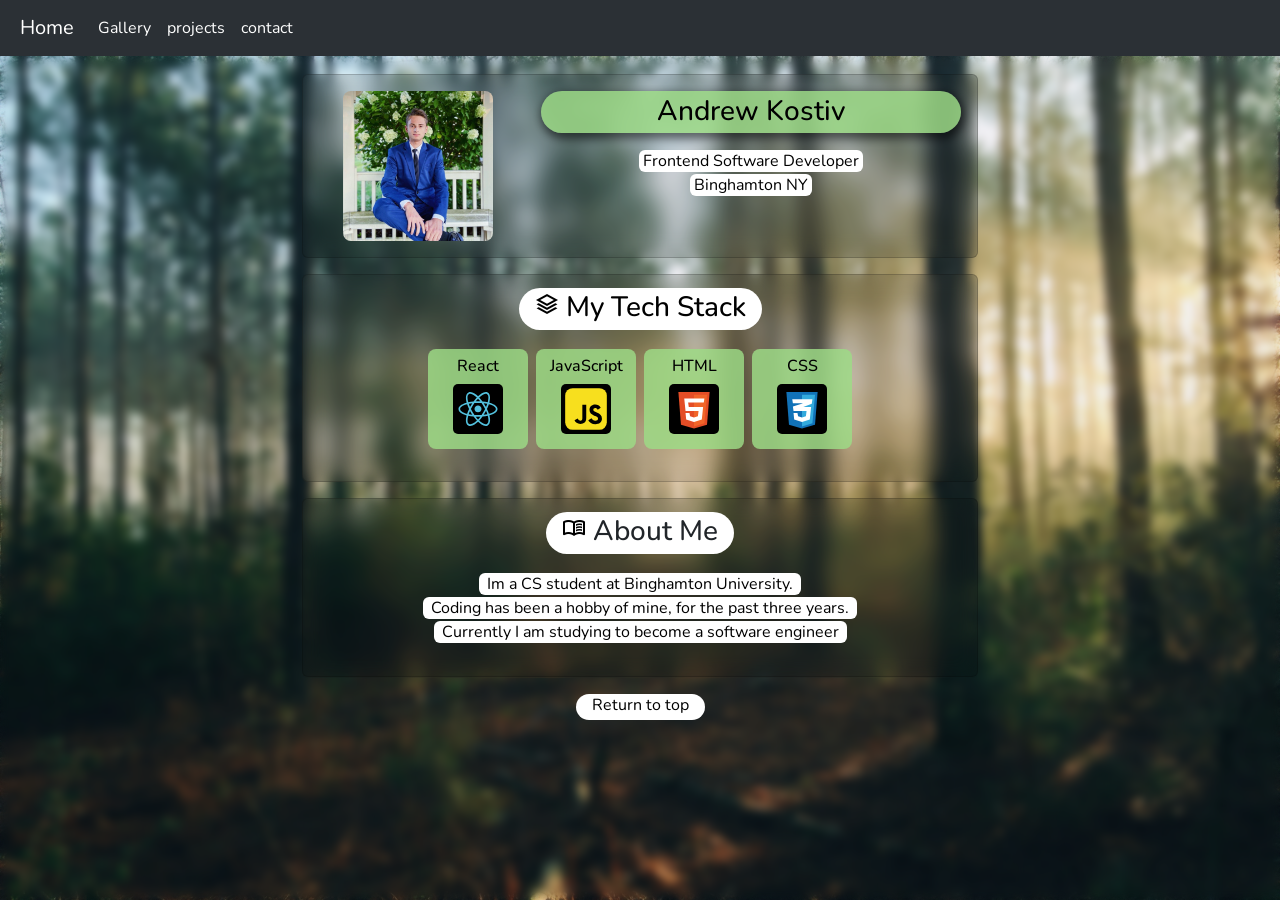
==== index.html @ eedf9beb "Andrew Kostiv CV" ====
<!DOCTYPE html>
<html lang="en">

<head>
    <meta charset="UTF-8">
    <meta name="viewport" content="width=device-width, initial-scale=1.0">
    <link rel="stylesheet" href="style.css">
    <link rel="shortcut icon" href="./images/favicon.svg" type="image/x-icon">
    <link rel="stylesheet" href="https://fonts.googleapis.com/css2?family=Material+Symbols+Outlined" />
    <!-- links to google fonts -->
    <link rel="preconnect" href="https://fonts.googleapis.com">
    <link rel="preconnect" href="https://fonts.gstatic.com" crossorigin>
    <link
        href="https://fonts.googleapis.com/css2?family=Google+Sans:ital,opsz,wght@0,17..18,400..700;1,17..18,400..700&family=Nunito:ital,wght@0,200..1000;1,200..1000&family=Outfit:wght@100..900&family=Pacifico&family=Petit+Formal+Script&family=Playwrite+US+Trad:wght@100..400&family=Roboto:ital,wght@0,100..900;1,100..900&family=Squada+One&family=Ubuntu:ital,wght@0,300;0,400;0,500;0,700;1,300;1,400;1,500;1,700&display=swap"
        rel="stylesheet">

    <!-- links to bootstrap -->
    <link href="https://cdn.jsdelivr.net/npm/bootstrap@5.3.8/dist/css/bootstrap.min.css" rel="stylesheet"
        integrity="sha384-sRIl4kxILFvY47J16cr9ZwB07vP4J8+LH7qKQnuqkuIAvNWLzeN8tE5YBujZqJLB" crossorigin="anonymous">
    <script defer src="https://cdn.jsdelivr.net/npm/bootstrap@5.3.8/dist/js/bootstrap.bundle.min.js"
        integrity="sha384-FKyoEForCGlyvwx9Hj09JcYn3nv7wiPVlz7YYwJrWVcXK/BmnVDxM+D2scQbITxI"
        crossorigin="anonymous"></script>
    <script defer src="Navbar.js"></script>

    <title>Andrew's CV</title>
</head>

<body id="top">
    <div class="w-100 h-100 position-fixed z-0" style="backdrop-filter: blur(5px);"></div>
    <nav-bar></nav-bar>
    <div style="min-height: 50px; top: 0;"></div>
    <main class="text-center z-1 d-flex justify-content-center align-items-center flex-column p-4">
        <article class="d-flex flex-wrap gap-3 flex-column justify-content-center container" style="width: 700px;">
            <!-- Title Card -->
            <section class="card p-3 container"
                style="background-color: rgba(0, 0, 0, 0.1); backdrop-filter: blur(10px);">
                <div class="row">

                    <div class="col order-sm-1">
                        <h3 class="card-title m-0 px-3 py-1 rounded-5"
                            style="box-shadow: 2px 4px 8px 2px rgba(0, 0, 0, 0.5); background-color: var(--green1);">
                            Andrew Kostiv</h3>
                        <p class="card-body">
                            <span class="bg-white px-1 rounded">Frontend Software Developer</span><br>
                            <span class="bg-white px-1 rounded">Binghamton NY</span>
                        </p>
                    </div>
                    <div class="col-sm-4 order-sm-0">
                        <img src="./images/pfp.jpg" id="pfp" alt="Andrew Kostiv" class="card-img rounded-3"
                            style="width: 150px;">
                    </div>
                </div>
            </section>
            <!-- Skills Card -->
            <section class="card p-3" style="background-color: rgba(0, 0, 0, 0.1); backdrop-filter: blur(10px);">
                <h3 class="card-title">
                    <span class="bg-white px-3 pb-1 rounded-5">
                        <span class="material-symbols-outlined">stacks</span>
                        My Tech Stack</span>
                </h3>
                <div class="card-body d-flex gap-2 flex-wrap justify-content-center">
                    <div class="skill-card rounded-3 p-2">
                        <h3 class="fs-6">React</h3>
                        <img style="width: 50px" src="./images/React.svg" alt="">
                    </div>
                    <div class="skill-card rounded-3 p-2">
                        <h3 class="fs-6">JavaScript</h3>
                        <img style="width: 50px" src="./images/JavaScript.svg" alt="">
                    </div>
                    <div class="skill-card rounded-3 p-2">
                        <h3 class="fs-6">HTML</h3>
                        <img style="width: 50px" src="./images/HTML.svg" alt="">
                    </div>
                    <div class="skill-card rounded-3 p-2">
                        <h3 class="fs-6">CSS</h3>
                        <img style="width: 50px" src="./images/CSS.svg" alt="">
                    </div>
                </div>
            </section>
            <!-- Bio -->
            <section class="card p-3" style="background-color: rgba(0, 0, 0, 0.1); backdrop-filter: blur(10px);">
                <h3 class="card-title">
                    <span class="card-title m-0 bg-white px-3 pb-1 rounded-5">
                        <span class="material-symbols-outlined">menu_book</span>
                        About Me</span>
                </h3>
                <div class="card-body">
                    <span class="bg-white px-2 rounded">Im a CS student at Binghamton University.</span><br>
                    <span class="bg-white px-2 rounded">Coding has been a hobby of mine, for the past three
                        years.</span><br>
                    <span class="bg-white px-2 rounded">Currently I am studying to become a software engineer</span>
                </div>
            </section>

            <a class="col-12 text-decoration-none" href="#top"><span class="bg-white px-3 pb-1 rounded-5 ">Return to
                    top</span></a>
        </article>

    </main>
</body>

</html>
---- style.css ----
:root {
  --text-color: black;
  --green1: rgba(157, 219, 134, 0.83);
  
}

* {
  color: var(--text-color);
  box-sizing: border-box;
}

html,
body {
  display: flex;
  flex-direction: column;
  background-size: cover;
  background-position: center;
  background-attachment: fixed;
  height: 100%;
  width: 100%;
  margin: 0;
  padding: 0;
  font-family: "Nunito", sans-serif !important;
  background-color: #777;
  background-image: url(./images/Background.jpg);
  color: var(--text);
  z-index: -2;
}

.skill-card {
  display: flex;
  align-items: center;
  flex-direction: column;
  background-color: var(--green1);
  min-width: 100px;
  min-height: 100px;
}

#pfp {
  aspect-ratio: 1/1;
  object-fit: cover;
}

.project-btn {
  background-color: var(--green1);
  padding: 10px 20px;
  cursor: pointer;
  border: solid 1px black;
  color: black;
  border-radius: 5px;
  transition: 100ms ease-in-out;
}

.project-btn:hover {
  background-color: white;
  box-shadow: 0px 4px 8px 2px rgba(0, 0, 0, 0.3);
}
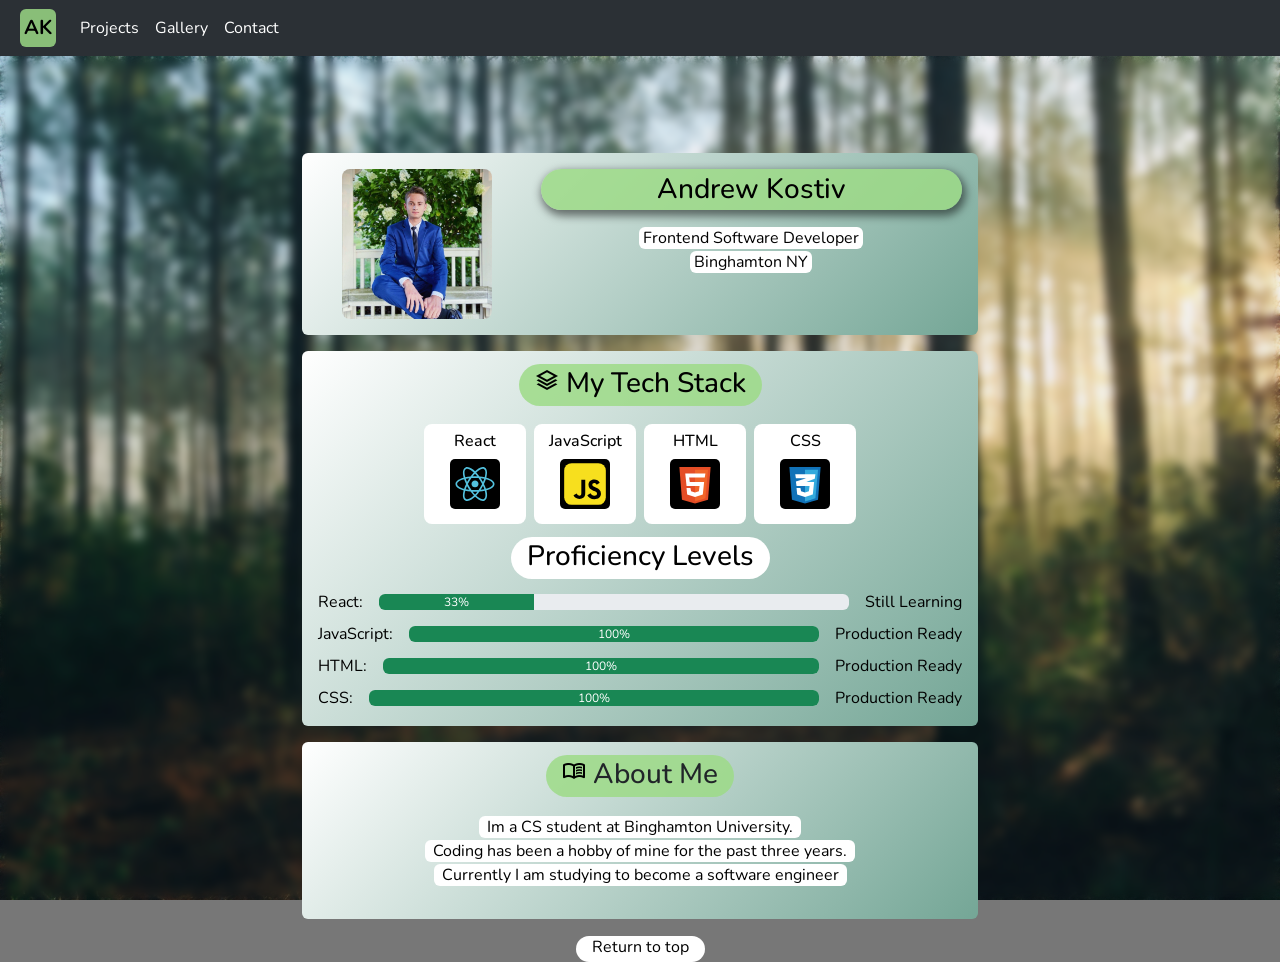
==== commit c8656ad1: "updated styling" ====
--- a/index.html
+++ b/index.html
@@ -6,7 +6,7 @@
     <meta name="viewport" content="width=device-width, initial-scale=1.0">
     <link rel="stylesheet" href="style.css">
     <link rel="shortcut icon" href="./images/favicon.svg" type="image/x-icon">
-    <link rel="stylesheet" href="https://fonts.googleapis.com/css2?family=Material+Symbols+Outlined" />
+
     <!-- links to google fonts -->
     <link rel="preconnect" href="https://fonts.googleapis.com">
     <link rel="preconnect" href="https://fonts.gstatic.com" crossorigin>
@@ -21,7 +21,7 @@
         integrity="sha384-FKyoEForCGlyvwx9Hj09JcYn3nv7wiPVlz7YYwJrWVcXK/BmnVDxM+D2scQbITxI"
         crossorigin="anonymous"></script>
     <script defer src="Navbar.js"></script>
-
+    <link rel="stylesheet" href="https://fonts.googleapis.com/css2?family=Material+Symbols+Outlined" />
     <title>Andrew's CV</title>
 </head>
 
@@ -29,11 +29,13 @@
     <div class="w-100 h-100 position-fixed z-0" style="backdrop-filter: blur(5px);"></div>
     <nav-bar></nav-bar>
     <div style="min-height: 50px; top: 0;"></div>
-    <main class="text-center z-1 d-flex justify-content-center align-items-center flex-column p-4">
-        <article class="d-flex flex-wrap gap-3 flex-column justify-content-center container" style="width: 700px;">
+    <main
+        class="d-flex flex-column h-100 text-center z-1 d-flex justify-content-center align-items-center flex-column p-4">
+        <article class="mb-3 d-flex flex-wrap gap-3 flex-column justify-content-center container" style="width: 700px;">
+            <!-- spacer -->
+            <div class="p-5"></div>
             <!-- Title Card -->
-            <section class="card p-3 container"
-                style="background-color: rgba(0, 0, 0, 0.1); backdrop-filter: blur(10px);">
+            <section class="card p-3 container col-12 custom-bg">
                 <div class="row">
 
                     <div class="col order-sm-1">
@@ -52,50 +54,90 @@
                 </div>
             </section>
             <!-- Skills Card -->
-            <section class="card p-3" style="background-color: rgba(0, 0, 0, 0.1); backdrop-filter: blur(10px);">
+            <section class="card p-3 container col-12 custom-bg">
                 <h3 class="card-title">
-                    <span class="bg-white px-3 pb-1 rounded-5">
+                    <span class="px-3 pb-1 rounded-5" style="background-color: var(--green1);">
                         <span class="material-symbols-outlined">stacks</span>
                         My Tech Stack</span>
                 </h3>
                 <div class="card-body d-flex gap-2 flex-wrap justify-content-center">
-                    <div class="skill-card rounded-3 p-2">
+                    <div class="skill-card rounded-3 p-2 col-7 col-sm-2">
                         <h3 class="fs-6">React</h3>
                         <img style="width: 50px" src="./images/React.svg" alt="">
                     </div>
-                    <div class="skill-card rounded-3 p-2">
+                    <div class="skill-card rounded-3 p-2 col-7 col-sm-2">
                         <h3 class="fs-6">JavaScript</h3>
                         <img style="width: 50px" src="./images/JavaScript.svg" alt="">
                     </div>
-                    <div class="skill-card rounded-3 p-2">
+                    <div class="skill-card rounded-3 p-2 col-7 col-sm-2">
                         <h3 class="fs-6">HTML</h3>
                         <img style="width: 50px" src="./images/HTML.svg" alt="">
                     </div>
-                    <div class="skill-card rounded-3 p-2">
+                    <div class="skill-card rounded-3 p-2 col-7 col-sm-2">
                         <h3 class="fs-6">CSS</h3>
                         <img style="width: 50px" src="./images/CSS.svg" alt="">
                     </div>
                 </div>
+                <!-- bars -->
+                <section class="d-flex flex-column align-items-center gap-2">
+                    <h3 class="w-100"><span class="px-3 pb-1 rounded-5 bg-white">Proficiency Levels</span></h3>
+                    <!-- React -->
+                    <div class="d-flex gap-3 w-100 justify-content-center align-items-center text-center">
+                        <p class="m-0">React: </p>
+                        <c-react-bar class="progress flex-grow-1" role="progressbar" aria-label="Success example"
+                            aria-valuenow="25" aria-valuemin="0" aria-valuemax="100">
+                            <div class="progress-bar bg-success" style="width: 33%">33%</div>
+                        </c-react-bar>
+                        <p class="m-0">Still Learning</p>
+                    </div>
+                    <!-- Javascript -->
+                    <div class="d-flex gap-3 w-100 justify-content-center align-items-center text-center">
+                        <p class="m-0">JavaScript: </p>
+                        <c-react-bar class="progress flex-grow-1" role="progressbar" aria-label="Success example"
+                            aria-valuenow="25" aria-valuemin="0" aria-valuemax="100">
+                            <div class="progress-bar bg-success" style="width: 100%">100%</div>
+                        </c-react-bar>
+                        <p class="m-0">Production Ready</p>
+                    </div>
+                    <!-- HTML -->
+                    <div class="d-flex gap-3 w-100 justify-content-center align-items-center text-center">
+                        <p class="m-0">HTML: </p>
+                        <c-react-bar class="progress flex-grow-1" role="progressbar" aria-label="Success example"
+                            aria-valuenow="25" aria-valuemin="0" aria-valuemax="100">
+                            <div class="progress-bar bg-success" style="width: 100%">100%</div>
+                        </c-react-bar>
+                        <p class="m-0">Production Ready</p>
+                    </div>
+                    <!-- CSS -->
+                    <div class="d-flex gap-3 w-100 justify-content-center align-items-center text-center">
+                        <p class="m-0">CSS: </p>
+                        <c-react-bar class="progress flex-grow-1" role="progressbar" aria-label="Success example"
+                            aria-valuenow="25" aria-valuemin="0" aria-valuemax="100">
+                            <div class="progress-bar bg-success" style="width: 100%">100%</div>
+                        </c-react-bar>
+                        <p class="m-0">Production Ready</p>
+                    </div>
+                </section>
             </section>
             <!-- Bio -->
-            <section class="card p-3" style="background-color: rgba(0, 0, 0, 0.1); backdrop-filter: blur(10px);">
+            <section class="card p-3 container col-12 custom-bg">
                 <h3 class="card-title">
-                    <span class="card-title m-0 bg-white px-3 pb-1 rounded-5">
+                    <span class="card-title m-0 px-3 pb-1 rounded-5" style="background-color: var(--green1);">
                         <span class="material-symbols-outlined">menu_book</span>
                         About Me</span>
                 </h3>
                 <div class="card-body">
                     <span class="bg-white px-2 rounded">Im a CS student at Binghamton University.</span><br>
-                    <span class="bg-white px-2 rounded">Coding has been a hobby of mine, for the past three
+                    <span class="bg-white px-2 rounded">Coding has been a hobby of mine for the past three
                         years.</span><br>
                     <span class="bg-white px-2 rounded">Currently I am studying to become a software engineer</span>
                 </div>
             </section>
 
-            <a class="col-12 text-decoration-none" href="#top"><span class="bg-white px-3 pb-1 rounded-5 ">Return to
-                    top</span></a>
         </article>
-
+        <div class="d-flex flex-grow-1"></div>
+        <a class="col-12 text-decoration-none" href="#top"><span class="bg-white px-3 pb-1 rounded-5 ">Return to
+                top</span></a>
     </main>
 </body>
 
--- a/style.css
+++ b/style.css
@@ -1,12 +1,13 @@
 :root {
   --text-color: black;
   --green1: rgba(157, 219, 134, 0.83);
-  
 }
 
 * {
   color: var(--text-color);
   box-sizing: border-box;
+  padding: 0;
+  margin: 0;
 }
 
 html,
@@ -31,7 +32,7 @@
   display: flex;
   align-items: center;
   flex-direction: column;
-  background-color: var(--green1);
+  background-color: white;
   min-width: 100px;
   min-height: 100px;
 }
@@ -55,3 +56,18 @@
   background-color: white;
   box-shadow: 0px 4px 8px 2px rgba(0, 0, 0, 0.3);
 }
+
+.custom-bg {
+  background: linear-gradient(
+    135deg,
+    rgb(255, 255, 255),
+    rgb(116, 166, 150)
+  ) !important;
+  border: none !important;
+}
+
+#contact-submit-btn:hover {
+  background-color: rgba(60, 83, 52, 0.83) !important;
+  color: white;
+  box-shadow: 0px 4px 8px 2px rgba(0, 0, 0, 0.3);
+}
